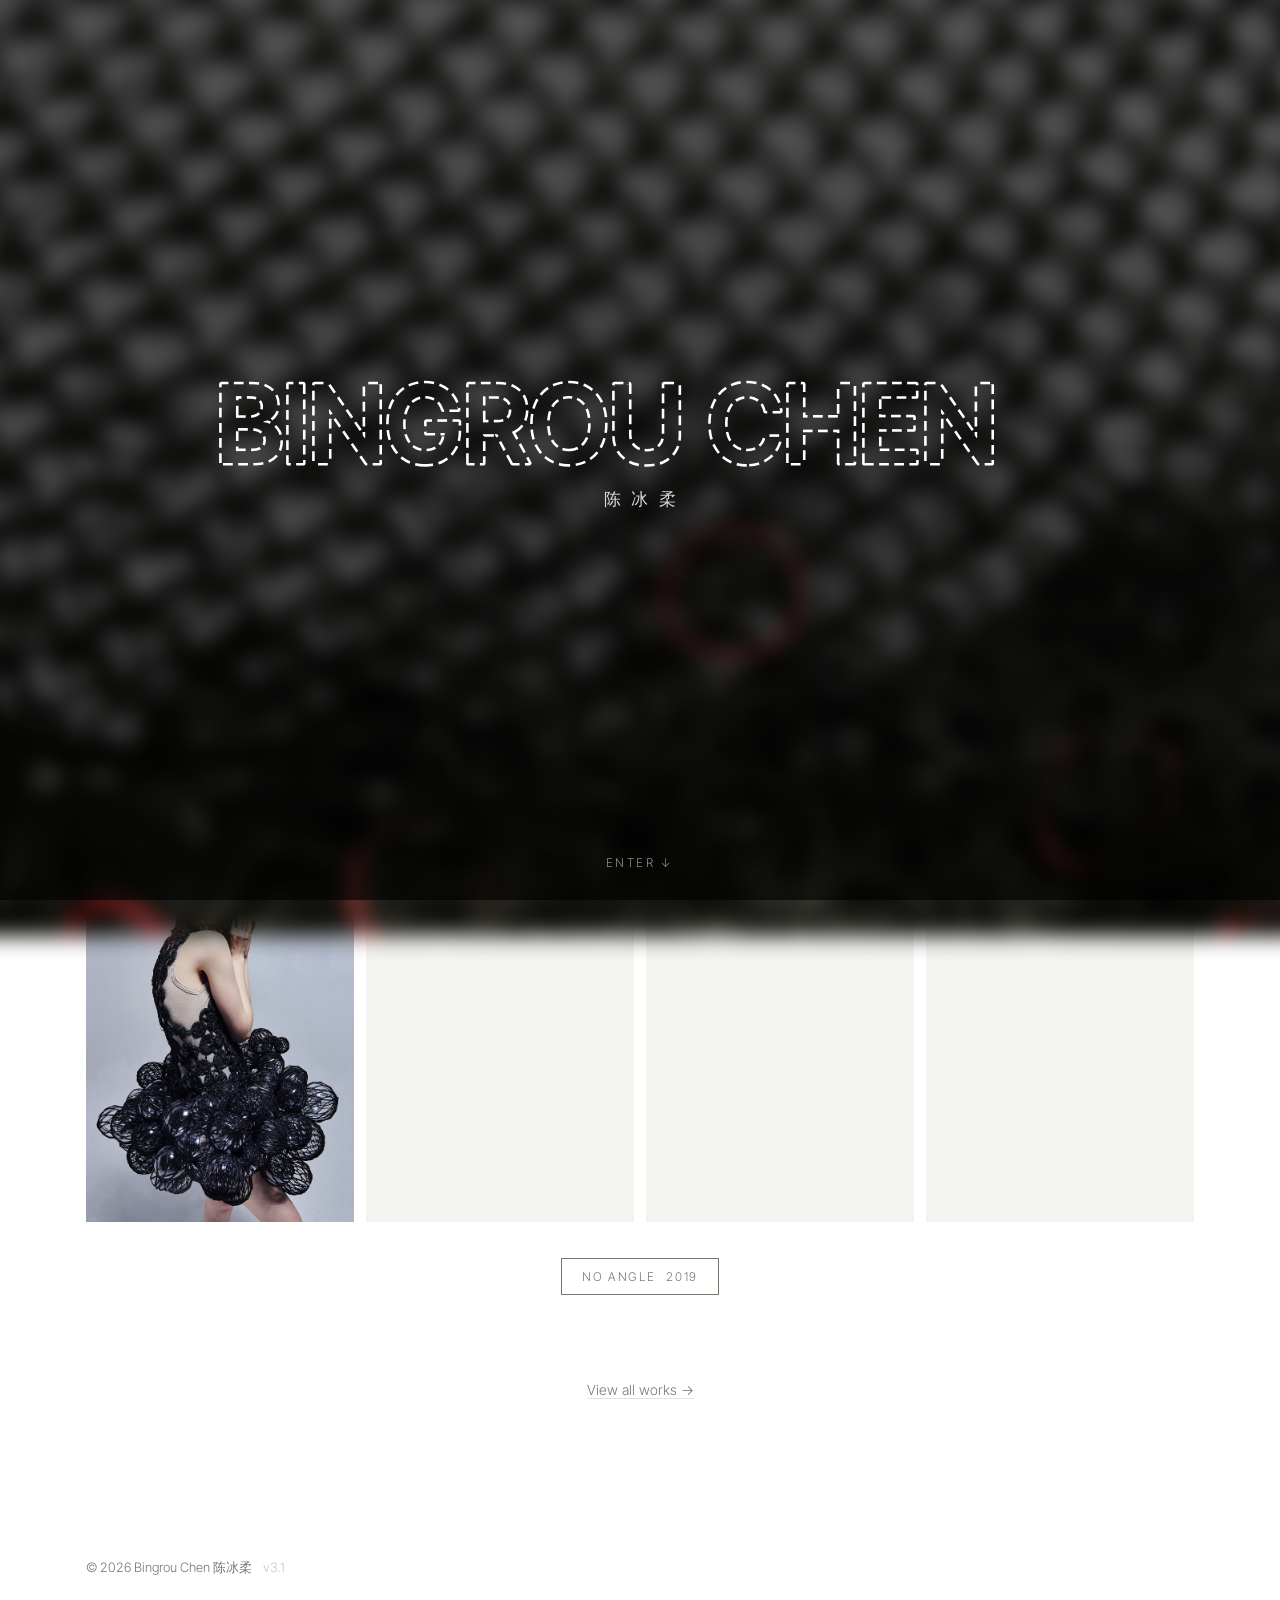
==== index.html @ d75faae8 "Lay out Look photos in rows by count and orientation, uncropped (v3.1) Co-Authored-By: Claude Opus 5" ====
<!doctype html>
<html lang="en" translate="no">
<head>
<meta charset="utf-8">
<meta name="google" content="notranslate">
<meta name="viewport" content="width=device-width, initial-scale=1">
<title>Bingrou Chen 陈冰柔</title>
<meta name="description" content="Bingrou Chen 陈冰柔 — Designer and PhD student exploring new possibilities in fashion and textiles.">
<link rel="preconnect" href="https://fonts.googleapis.com">
<link rel="preconnect" href="https://fonts.gstatic.com" crossorigin>
<link href="https://fonts.googleapis.com/css2?family=Inter+Tight:wght@300;400;600&display=swap" rel="stylesheet">
<link rel="preload" as="image" href="images/splash.jpg">
<link rel="stylesheet" href="assets/css/style.css?v=20261102a">
</head>
<body data-page="home">
<header id="site-header"></header>
<main class="wrap" id="app"></main>
<footer id="site-footer"></footer>
<script src="assets/js/main.js?v=20261102a"></script>
</body>
</html>
---- assets/css/style.css ----
/* ============================================================
   视觉风格 / Visual style
   改颜色、字体、间距，只需改下面 :root 里的数值。
   To change colours, fonts or spacing, edit the values in :root below.
   ============================================================ */
:root {
  /* ★ 全站主色：所有文字、虚线字、横线、按钮、箭头都用这一个颜色，改这里就全部一起变
     ★ Site colour: all text, stitched letters, bars, buttons and arrows use this one colour */
  --ink: #77776f;
  --bg: #ffffff;          /* 背景 / background */
  --text: var(--ink);     /* 文字 / text */
  --muted: var(--ink);    /* 次要文字 / secondary text */
  --stitch: var(--ink);   /* 虚线字 / stitched letters */
  --line: #e4e4df;        /* 细分隔线 / hairlines */
  --bar: 1px;             /* 导航下横线粗细 / thickness of the menu bars */
  --ph: #f3f3f0;          /* 图片占位 / image placeholder */
  --font: "Inter Tight", "Helvetica Neue", Helvetica, Arial, "PingFang SC", "Hiragino Sans GB", "Microsoft YaHei", "Noto Sans SC", sans-serif;
  --max: 1280px;          /* 内容最大宽度 / max content width */
  --gutter: clamp(16px, 4vw, 48px);
  --inset: clamp(0px, 3vw, 48px);  /* 全站内容的统一边线 / shared content edge for every page */
}

* { box-sizing: border-box; margin: 0; padding: 0; }
html { -webkit-text-size-adjust: 100%; }
body {
  background: var(--bg); color: var(--text);
  font-family: var(--font); font-weight: 300; font-size: 16px; line-height: 1.6;
  -webkit-font-smoothing: antialiased;
}
a { color: inherit; text-decoration: none; }
button { font: inherit; color: inherit; background: none; border: 0; cursor: pointer; }
img { display: block; width: 100%; height: 100%; object-fit: cover; }
h1, h2, h3 { font-weight: 400; line-height: 1.15; letter-spacing: -0.01em; }

.wrap { max-width: var(--max); margin: 0 auto; padding: 0 var(--gutter); }

/* ---------- 页头 / Header ---------- */
#site-header { position: relative; max-width: var(--max); margin: 0 auto; padding: 0 var(--gutter); }
.header-inner {
  /* 名字高度 = 导航字 + 间距 + 横线，三者上下对齐
     Name height = menu letters + gap + line, so tops and bottoms line up */
  --name-h: clamp(30px, 3.4vw, 46px); --nav-gap: clamp(7px, .8vw, 11px);
  display: flex; justify-content: space-between; align-items: flex-start; flex-wrap: nowrap; gap: 20px 24px;
  padding: clamp(56px, 8vw, 108px) var(--inset) clamp(36px, 4.5vw, 56px);
}
/* 虚线字：改 --stitch 颜色、--dash 虚线长短 / dashed letters: colour and dash length */
.stitch { display: block; overflow: visible; height: var(--h); width: auto; flex-shrink: 0; }
.stitch text {
  font-family: var(--font); font-size: 100px; font-weight: 600; letter-spacing: 0;
  /* 先画虚线、再用背景色填充字的内部，盖住字形内部多余的线
     Stroke first, then fill the inside with the background colour to hide stray inner lines */
  fill: var(--bg); stroke: var(--stitch); stroke-width: 4.8; paint-order: stroke fill;
  stroke-dasharray: var(--dash, 9 5); stroke-linejoin: round; transition: stroke .2s;
}
.brand { display: block; flex-shrink: 0; --h: var(--name-h); }
.nav { display: flex; gap: clamp(8px, 1vw, 12px); --h: calc(var(--name-h) - var(--nav-gap) - var(--bar)); }
.nav a { display: flex; flex-direction: column; gap: var(--nav-gap); }
.bar { display: block; height: var(--bar); background: var(--ink); opacity: .35; transition: opacity .2s; }
.nav a:hover .stitch text, .brand:hover .stitch text { stroke: var(--text); }
.nav a:hover .bar { opacity: .7; }
.nav a.active .stitch text { stroke: var(--text); }
.nav a.active .bar { opacity: 1; }
.sr { position: absolute; width: 1px; height: 1px; overflow: hidden; clip: rect(0 0 0 0); white-space: nowrap; }
.lang { position: absolute; top: 24px; right: var(--gutter); display: flex; gap: 6px; color: var(--line); font-size: 12px; }
.lang button { color: var(--ink); font-size: 12px; opacity: .45; }
.lang button.on { opacity: 1; }
.lang button.on { color: var(--text); }

main.wrap { min-height: 70vh; padding: 0 calc(var(--gutter) + var(--inset)) clamp(72px, 10vw, 140px); }

/* ---------- 首页 / Home ---------- */
.hero { padding: clamp(48px, 10vw, 140px) 0 clamp(32px, 6vw, 72px); max-width: 900px; }
.hero h1 { font-size: clamp(40px, 7vw, 92px); font-weight: 300; letter-spacing: -0.03em; }
.lead { margin-top: 20px; font-size: clamp(17px, 2vw, 22px); color: var(--text); max-width: 640px; line-height: 1.5; }
.lead.small { font-size: 17px; }
.hero-img { display: block; }
.caption { display: block; margin-top: 10px; font-size: 13px; color: var(--muted); }

.section { margin-top: clamp(64px, 9vw, 120px); }
.section-head { display: flex; justify-content: space-between; align-items: baseline; border-top: 1px solid var(--line); padding-top: 16px; margin-bottom: 32px; }
.section-head h2 { font-size: 14px; letter-spacing: .04em; text-transform: uppercase; }
.section-head a { font-size: 14px; color: var(--muted); }
.section-head a:hover { color: var(--text); }

/* ---------- 首页展示 / Home showcase ---------- */
.tagline { text-align: center; color: var(--muted); font-size: 14px; padding: 8px 0 clamp(16px, 3vw, 28px); }
.showcase { padding: clamp(20px, 3vw, 36px) 0 clamp(40px, 6vw, 72px); text-align: center; }
.showcase + .showcase { border-top: 1px solid var(--line); }
.slider { position: relative; }
.track {
  display: grid; grid-auto-flow: column;
  grid-auto-columns: calc((100% - 3 * var(--gap)) / 4);   /* 一屏 4 张 / 4 images per view */
  --gap: clamp(8px, 1vw, 14px); gap: var(--gap);
  overflow-x: auto; scroll-snap-type: x mandatory; scrollbar-width: none;
}
.track::-webkit-scrollbar { display: none; }
.slide { scroll-snap-align: start; display: block; }
.slide .ph { aspect-ratio: 2 / 3; }
.arrow {
  position: absolute; top: 50%; transform: translateY(-50%); width: 40px; height: 64px; transition: opacity .2s;
}
.arrow::before { content: ""; position: absolute; inset: 0; margin: auto; width: 24px; height: 24px; border: solid var(--ink); border-width: 1px 1px 0 0; }
.arrow.prev { left: clamp(-52px, -3.6vw, -8px); } .arrow.prev::before { transform: translateX(6px) rotate(-135deg); }
.arrow.next-btn { right: clamp(-52px, -3.6vw, -8px); } .arrow.next-btn::before { transform: translateX(-6px) rotate(45deg); }
.arrow:disabled { opacity: 0; pointer-events: none; }
.showcase-link { margin-top: clamp(24px, 3vw, 36px); }
.showcase-link span { color: var(--muted); margin-left: 6px; }
.btn:hover span { color: inherit; }
.all-link { text-align: center; padding-top: 12px; font-size: 14px; }
.all-link a { color: var(--muted); border-bottom: 1px solid var(--line); }
.all-link a:hover { color: var(--text); }

.feature { text-align: center; padding: clamp(40px, 6vw, 72px) 0 0; max-width: 760px; margin: 0 auto; }
.btn { display: inline-block; border: 1px solid var(--text); padding: 8px 20px; font-size: 12px; letter-spacing: .14em; text-transform: uppercase; transition: background .2s, color .2s; }
.btn:hover { background: var(--text); color: var(--bg); }
.feature h2 { margin-top: clamp(36px, 5vw, 56px); font-size: clamp(22px, 3vw, 30px); letter-spacing: .06em; }
.feature-meta { margin-top: 8px; font-size: 13px; color: var(--muted); }
.prose.center { margin: 20px auto 0; font-size: 16px; color: var(--text); }

/* ---------- 开屏动画 / Animated intro ----------
   --sew-time：缝出名字用的时间 / how long the name takes to be sewn */
.splash {
  --sew-time: 1.8s;
  --sew-delay: 0s; --dim-delay: 0s; --dim-time: 1.5s; --dim: .6; --blur: 10px;   /* 有视频时由 data.js 的 sewDelay 设置 / set from sewDelay in data.js when there's a video */
  position: fixed; inset: 0; z-index: 100; background: var(--bg);
  display: flex; align-items: center; justify-content: center; cursor: pointer;
  transition: opacity 1s ease, visibility 1s;
}
.splash img, .splash video { position: absolute; inset: 0; width: 100%; height: 100%; object-fit: cover; }
.splash.has-media { background: #000; --bg: #000; --stitch: #fff; }
/* 照片：先清晰，再慢慢模糊；黑色叠层同时慢慢加深
   Photo: starts sharp, then slowly blurs while a black layer slowly deepens */
.splash.has-media img, .splash.has-media video { transform: scale(1.02); }
.splash.play.has-media img, .splash.play.has-media video { animation: soften var(--dim-time) ease-out var(--dim-delay) forwards; }
.splash.has-media::after {
  content: ""; position: absolute; inset: 0; pointer-events: none; opacity: 0;
  background: radial-gradient(ellipse 70% 55% at 50% 50%, rgba(0,0,0,calc(var(--dim) + .1)) 0%, rgba(0,0,0,var(--dim)) 100%);
}
.splash.play.has-media::after { animation: dim var(--dim-time) ease-out var(--dim-delay) forwards; }
@keyframes soften { to { filter: blur(var(--blur)); transform: scale(1.08); } }
@keyframes dim { to { opacity: 1; } }
.splash-name, .splash-skip { z-index: 1; }
.splash-name { position: relative; display: flex; flex-direction: column; align-items: center; gap: clamp(14px, 2vw, 22px); }
.sew { position: relative; --h: clamp(30px, 6vw, 84px); }
.splash .stitch text { fill: none; stroke-width: 4.8; }
.splash .stitch text.cut { fill: #000; stroke: none; animation: none !important; }

/* 遮罩从左往右展开 / the reveal grows from left to right */
.sew-reveal { transform-box: fill-box; transform-origin: left center; transform: scaleX(0); }
.splash.play .sew-reveal { animation: sew var(--sew-time) cubic-bezier(.55,.1,.35,1) var(--sew-delay) forwards; }
/* 针：跟着缝线走的一条细线 / needle: a thin line that travels with the stitching */
.needle { position: absolute; top: -18%; bottom: -18%; left: 0; width: 1px; background: var(--stitch); opacity: 0; }
.splash.play .needle { animation: needle var(--sew-time) cubic-bezier(.55,.1,.35,1) var(--sew-delay) forwards; }
/* 虚线轻轻流动，像线在走 / the dashes drift gently, like thread running */
.splash.play .stitch text { animation: run 1.2s linear infinite; }
.splash-sub { color: var(--stitch); font-size: clamp(13px, 1.5vw, 17px); letter-spacing: .6em; margin-right: -.6em; opacity: 0; }
.splash.play .splash-sub { animation: fadeUp .9s ease calc(var(--sew-delay) + var(--sew-time) - .2s) forwards; }
.splash-skip { position: absolute; bottom: 28px; left: 0; right: 0; margin: auto; width: max-content; color: var(--stitch); opacity: .55; font-size: 12px; letter-spacing: .2em; text-transform: uppercase; }
.splash.has-media .splash-sub, .splash.has-media .splash-skip { color: #fff; }
.splash.out { opacity: 0; visibility: hidden; }
body.no-scroll { overflow: hidden; }
@keyframes sew { to { transform: scaleX(1); } }
@keyframes needle { 0% { left: 0; opacity: 0; } 8% { opacity: .8; } 85% { opacity: .8; } 100% { left: 100%; opacity: 0; } }
@keyframes run { to { stroke-dashoffset: -14; } }
@keyframes fadeUp { from { opacity: 0; transform: translateY(6px); } to { opacity: .85; transform: none; } }
@media (prefers-reduced-motion: reduce) {
  .splash.play .sew-reveal, .splash.play .needle, .splash.play .stitch text, .splash.play .splash-sub { animation: none; }
  .splash.play.has-media img, .splash.play.has-media video { animation: none; filter: blur(var(--blur)); }
  .splash.play.has-media::after { animation: none; opacity: 1; }
  .sew-reveal { transform: none; } .splash-sub { opacity: .85; }
}

/* ---------- 网格与卡片 / Grid & cards ---------- */
.grid { display: grid; grid-template-columns: repeat(2, 1fr); gap: clamp(32px, 4vw, 56px) clamp(20px, 3vw, 40px); }
.card { display: block; }
.card .ph img { transition: transform .6s ease; }
.card:hover .ph img { transform: scale(1.02); }
.card-meta { display: flex; justify-content: space-between; align-items: baseline; gap: 12px; margin-top: 14px; }
.card-meta h3 { font-size: 17px; }
.card-meta span, .card-sub { font-size: 13px; color: var(--muted); }

/* ---------- 图片占位 / Image placeholders ---------- */
.ph { position: relative; overflow: hidden; background: var(--ph); }
.ph.ratio-45 { aspect-ratio: 4 / 5; }
.ph.ratio-wide { aspect-ratio: 16 / 9; }
.ph.ratio-sq { aspect-ratio: 1 / 1; }
.gallery .ph { aspect-ratio: 4 / 5; }
.ph img { position: absolute; inset: 0; }
.ph-label { display: none; }
.ph.missing .ph-label {
  display: flex; position: absolute; inset: 0; align-items: center; justify-content: center;
  font-size: 12px; color: var(--ink); opacity: .5; letter-spacing: .02em; padding: 12px; text-align: center;
}

/* ---------- 页面标题与筛选 / Page head & filters ---------- */
.page-head { padding: clamp(8px, 2vw, 28px) 0 clamp(28px, 4vw, 48px); }
.page-head h1 { font-size: clamp(36px, 5vw, 64px); font-weight: 300; letter-spacing: -0.02em; }
.page-head .lead { margin-top: 16px; }
.filters { display: flex; flex-wrap: wrap; gap: 8px 22px; margin-top: 28px; font-size: 14px; }
.filters a, .filters button { color: var(--ink); opacity: .55; padding: 2px 0; border-bottom: 1px solid transparent; }
.filters a:hover, .filters button:hover { color: var(--text); }
.filters a.on, .filters button.on { opacity: 1; color: var(--text); border-bottom-color: var(--text); }
.count { margin-top: 20px; font-size: 13px; color: var(--muted); }

/* ---------- 项目详情 / Project ---------- */
.back { display: inline-block; margin-top: 32px; font-size: 14px; color: var(--muted); }
.back:hover { color: var(--text); }
.project-head { padding: clamp(28px, 5vw, 64px) 0 clamp(24px, 4vw, 40px); }
.project-head h1 { font-size: clamp(36px, 6vw, 76px); font-weight: 300; letter-spacing: -0.02em; }
.alt-title { margin-top: 8px; color: var(--muted); font-size: 18px; }
.project-body { display: grid; grid-template-columns: 1fr 2fr; gap: clamp(24px, 5vw, 80px); margin: clamp(32px, 5vw, 64px) 0; }
.facts div { border-top: 1px solid var(--line); padding: 12px 0; display: grid; grid-template-columns: 96px 1fr; gap: 12px; font-size: 14px; }
.facts dt { color: var(--muted); }
.facts .tags { display: flex; flex-wrap: wrap; gap: 6px 14px; font-size: 13px; color: var(--muted); border-bottom: 1px solid var(--line); }
.facts .tags a:hover { color: var(--text); }
.prose p + p { margin-top: 1.1em; }
.prose { font-size: 17px; line-height: 1.75; max-width: 680px; }
.prose.big { font-size: clamp(18px, 2vw, 22px); line-height: 1.6; }
.gallery { display: grid; grid-template-columns: repeat(2, 1fr); gap: clamp(12px, 2vw, 24px); }
.video { position: relative; aspect-ratio: 16 / 9; margin-bottom: clamp(12px, 2vw, 24px); background: var(--ph); }
.video iframe { position: absolute; inset: 0; width: 100%; height: 100%; border: 0; }
.next { display: flex; flex-direction: column; gap: 6px; margin-top: clamp(64px, 9vw, 120px); padding-top: 20px; border-top: 1px solid var(--line); }
.next span { font-size: 13px; color: var(--muted); }
.next strong { font-weight: 300; font-size: clamp(24px, 3vw, 36px); }
.empty { padding: 96px 0; }
.empty a { border-bottom: 1px solid; }

/* ---------- 材料库 / Material library ---------- */
.materials { display: grid; gap: 0; border-top: 1px solid var(--line); }
.material { display: grid; grid-template-columns: minmax(160px, 280px) 1fr; gap: clamp(20px, 4vw, 56px); padding: 32px 0; border-bottom: 1px solid var(--line); }
.material-head { display: flex; gap: 10px; align-items: center; font-size: 12px; color: var(--muted); letter-spacing: .04em; }
.badge { border: 1px solid var(--line); padding: 1px 8px; border-radius: 20px; }
.material h3 { font-size: 24px; margin-top: 8px; }
.mfields { display: grid; grid-template-columns: repeat(2, 1fr); gap: 0 32px; margin-top: 20px; }
.mfields div { border-top: 1px solid var(--line); padding: 10px 0; font-size: 14px; }
.mfields dt { font-size: 12px; color: var(--muted); }

/* ---------- 关于 / About ---------- */
.about { display: grid; grid-template-columns: 3fr 2fr; gap: clamp(32px, 6vw, 96px); }
.cv + .cv { margin-top: 40px; }
.cv h2 { font-size: 13px; letter-spacing: .04em; text-transform: uppercase; color: var(--muted); padding-bottom: 10px; border-bottom: 1px solid var(--line); }
.cv ul { list-style: none; }
.cv li { display: grid; grid-template-columns: 80px 1fr; gap: 12px; padding: 10px 0; border-bottom: 1px solid var(--line); font-size: 14px; }
.cv li span:first-child { color: var(--muted); }
.contact { padding-top: 12px; font-size: 15px; }
.contact a { border-bottom: 1px solid var(--line); }

/* ---------- 页脚 / Footer ---------- */
#site-footer {
  max-width: var(--max); margin: 0 auto; padding: 28px calc(var(--gutter) + var(--inset)) 40px;
  display: flex; justify-content: space-between; flex-wrap: wrap; gap: 12px;
  font-size: 13px; color: var(--muted);
}
#site-footer .links { display: flex; gap: 20px; }
#site-footer a:hover { color: var(--text); }

/* ---------- 平板 / Tablet ---------- */
@media (max-width: 1024px) and (min-width: 721px) {
  .header-inner { flex-direction: column; align-items: flex-start; }
  .track { grid-auto-columns: calc((100% - 2 * var(--gap)) / 2.5); }
}

/* ---------- 手机 / Mobile ---------- */
@media (max-width: 720px) {
  .header-inner { padding: 64px 0 32px; flex-direction: column; align-items: flex-start; gap: 22px; }
  .brand { --h: 28px; }
  .nav { --h: 17px; }
  .header-inner { --name-h: 28px; }
  .lang { top: 16px; }
  .track { grid-auto-columns: 78%; }
  :root { --inset: 0px; }
  .arrow { display: none; }
  .grid, .gallery { grid-template-columns: 1fr; }
  .project-body, .about { grid-template-columns: 1fr; }
  .material { grid-template-columns: 1fr; }
  .mfields { grid-template-columns: 1fr; }
}

.ver { font-style: normal; opacity: .4; margin-left: 8px; }  /* 版本号 / version number */

/* ---------- WORKS 下拉菜单 / WORKS dropdown ---------- */
#site-header { z-index: 30; }
.nav-item { position: relative; display: flex; }
.menu {
  position: absolute; top: 100%; left: 0; z-index: 40; padding-top: 14px; min-width: 100%; width: max-content; max-width: 320px;
  opacity: 0; visibility: hidden; transform: translateY(-6px); transition: opacity .25s ease, transform .25s ease, visibility .25s;
}
.has-menu:hover .menu, .has-menu:focus-within .menu { opacity: 1; visibility: visible; transform: none; }
/* 没有边框：白色底，边缘柔和地淡出，文字和 WORKS 左对齐
   No border: a white panel with soft edges, text aligned with WORKS */
.menu > ul {
  background: var(--bg); padding: 10px 18px 16px; margin-left: -18px;
  box-shadow: 0 18px 36px -18px rgba(40, 40, 30, .14); border-radius: 2px;
}
.menu li { list-style: none; }
.menu-head { display: block; padding: 7px 0; font-size: 12px; letter-spacing: .14em; text-transform: uppercase; color: var(--ink); opacity: .6; transition: opacity .2s; }
.menu-head:hover { opacity: 1; }
/* 系列列表左侧是一条虚线，呼应缝线 / a dashed line beside the series, echoing the stitching */
.menu-sub { margin: 2px 0 8px 2px; padding-left: 14px; border-left: 1px dashed var(--ink); }
.menu-sub a { display: block; padding: 4px 0; font-size: 14px; color: var(--ink); opacity: .75; transition: opacity .2s; }
.menu-sub a:hover { opacity: 1; }
@media (max-width: 720px) { .menu { display: none; } }

/* ---------- 项目页：封面在取景框里从上往下慢慢滑动 / Project cover slowly pans from top to bottom ----------
   --pan-time：滑动一次用几秒 / seconds for one pass */
.ph.pan { --pan-time: 14s; }
.ph.pan img { object-position: 50% 0%; animation: pan var(--pan-time) ease-in-out .6s infinite alternate; }
@keyframes pan { to { object-position: 50% 100%; } }
@media (prefers-reduced-motion: reduce) { .ph.pan img { animation: none; object-position: 50% 30%; } }

/* ---------- Looks ---------- */
.looks { margin: clamp(48px, 7vw, 96px) 0 clamp(40px, 6vw, 80px); }
.look + .look { margin-top: clamp(40px, 6vw, 72px); }
.look-name { font-size: 12px; letter-spacing: .16em; text-transform: uppercase; color: var(--ink); padding-bottom: 12px; margin-bottom: clamp(14px, 2vw, 20px); border-bottom: 1px dashed var(--ink); }
.look-grid { display: grid; grid-template-columns: repeat(3, 1fr); gap: clamp(10px, 1.6vw, 20px); }
.look-grid .ph { aspect-ratio: 3 / 4; }
.zoomable:not(.missing) { cursor: zoom-in; }
.zoomable img { transition: transform .6s ease; }
.look-grid .zoomable:hover img, .gallery .zoomable:hover img { transform: scale(1.02); }

/* ---------- 大图查看 / Lightbox ---------- */
.lightbox { position: fixed; inset: 0; z-index: 200; background: rgba(255,255,255,.97); display: flex; align-items: center; justify-content: center; padding: clamp(16px, 4vw, 56px); cursor: zoom-out; animation: lbIn .3s ease; }
.lightbox img { position: static; width: auto; height: auto; max-width: 100%; max-height: 100%; object-fit: contain; cursor: default; }
.lb-close { position: absolute; top: 14px; right: 20px; font-size: 30px; line-height: 1; color: var(--ink); }
.lb-prev, .lb-next { position: absolute; top: 50%; width: 48px; height: 72px; transform: translateY(-50%); }
.lb-prev { left: 8px; } .lb-next { right: 8px; }
.lb-prev::before, .lb-next::before { content: ""; position: absolute; inset: 0; margin: auto; width: 20px; height: 20px; border: solid var(--ink); border-width: 1px 1px 0 0; pointer-events: none; }
.lb-prev::before { transform: translateX(5px) rotate(-135deg); } .lb-next::before { transform: translateX(-5px) rotate(45deg); }
@keyframes lbIn { from { opacity: 0; } }
@media (max-width: 720px) { .look-grid { grid-template-columns: repeat(2, 1fr); } }

/* ---------- 项目介绍：两端对齐，字体字号与左边信息栏一致
   Project description: justified, same font and size as the facts column ---------- */
.project-body .prose {
  font-size: 14px; line-height: 1.85; max-width: none;
  text-align: justify; text-justify: inter-character;
  hyphens: auto; -webkit-hyphens: auto;   /* 英文自动断词，避免词间空隙过大 / hyphenate English to avoid wide gaps */
}
.project-body .prose p { margin: 0; padding-top: 12px; }
.project-body .prose p + p { margin-top: .9em; }

/* ---------- 项目页统一网格：介绍区和下面的图片窗口用同一套三列和间距
   One shared grid on project pages: the description and the image windows below
   use the same three columns and gap, so their edges line up ---------- */
.project { --col-gap: clamp(12px, 1.6vw, 20px); }
.project .look-grid, .project .gallery { gap: var(--col-gap); }
.project-body { grid-template-columns: repeat(3, 1fr); column-gap: var(--col-gap); row-gap: 24px; }
.project-body .facts { grid-column: 1; }
.project-body .prose { grid-column: 2 / span 2; border-top: 1px solid var(--line); }
.project-body .prose p:last-child { padding-bottom: 12px; }
@media (max-width: 720px) {
  .project-body { grid-template-columns: 1fr; }
  .project-body .facts, .project-body .prose { grid-column: 1; }
}
.project-body .prose p:first-child { padding-top: 10px; }   /* 第一行与左边“2019”同一基线 / first line on the same baseline as “2019” */

/* ---------- 关于页：四个分区，和作品页一样用三列网格
   About page: four parts on the same three-column grid as project pages ---------- */
.about-part { --col-gap: clamp(12px, 1.6vw, 20px); display: grid; grid-template-columns: repeat(3, 1fr); column-gap: var(--col-gap);
  padding: clamp(28px, 4vw, 44px) 0; border-top: 1px dashed var(--ink); scroll-margin-top: 24px; }
.about-part:last-child { border-bottom: 1px dashed var(--ink); }
.part-name { grid-column: 1; font-size: 12px; letter-spacing: .16em; text-transform: uppercase; color: var(--ink); padding-top: 3px; }
.part-body { grid-column: 2 / span 2; font-size: 14px; }
.about-bio { font-size: 16px; line-height: 1.8; max-width: none; text-align: justify; hyphens: auto; -webkit-hyphens: auto; }
.sub-name { margin-top: 32px; font-size: 11px; letter-spacing: .14em; text-transform: uppercase; opacity: .6; padding-bottom: 8px; }
.cv-list { list-style: none; border-top: 1px solid var(--line); }
.cv-list li { display: grid; grid-template-columns: 110px 1fr; gap: 12px; padding: 11px 0; border-bottom: 1px solid var(--line); line-height: 1.6; }
.cv-list li span:first-child { opacity: .6; }
.contact-list a { border-bottom: 1px solid var(--line); justify-self: start; }
.contact-list a:hover { border-bottom-color: var(--ink); }
.soon { opacity: .55; padding-top: 2px; }
.menu-right { left: auto; right: 0; }
.menu-right > ul { margin-left: 0; margin-right: -18px; }
@media (max-width: 720px) {
  .about-part { grid-template-columns: 1fr; row-gap: 16px; }
  .part-name, .part-body { grid-column: 1; }
}

/* ---------- Looks：按横竖构图自动分行 / rows laid out by photo orientation ---------- */
.look-row { display: flex; gap: var(--col-gap); margin: 0 auto; }
.look-row + .look-row { margin-top: var(--col-gap); }
.look-row .ph { min-width: 0; }
.look-row .zoomable:hover img { transform: scale(1.02); }
@media (max-width: 720px) {
  .look-row { flex-direction: column; max-width: none !important; }
  .look-row .ph { flex: none !important; width: 100%; }
}
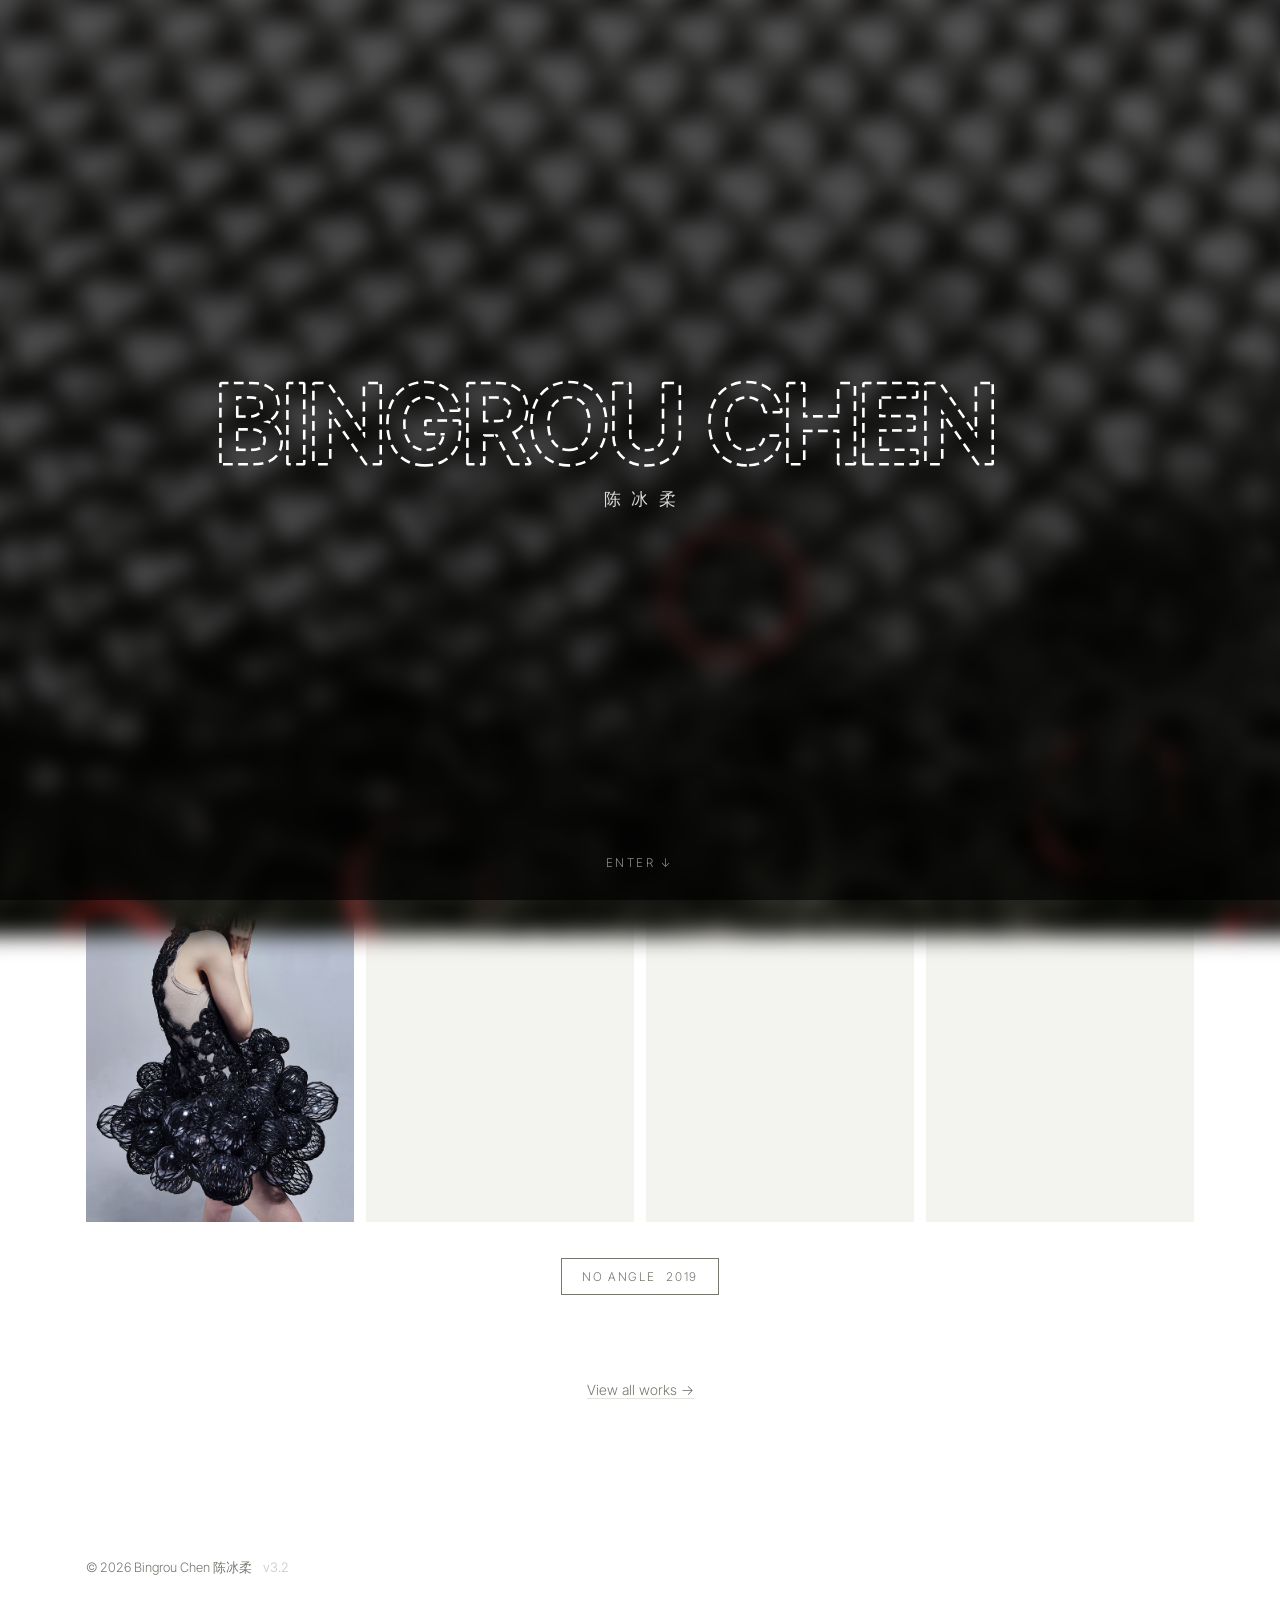
==== commit 2dfbfd8a: "Let Looks sit side by side; pair Look 1+2 and Look 3+4 (v3.2) Co-Authored-By: Claude Opus 5.5 <norep" ====
--- a/index.html
+++ b/index.html
@@ -10,12 +10,12 @@
 <link rel="preconnect" href="https://fonts.gstatic.com" crossorigin>
 <link href="https://fonts.googleapis.com/css2?family=Inter+Tight:wght@300;400;600&display=swap" rel="stylesheet">
 <link rel="preload" as="image" href="images/splash.jpg">
-<link rel="stylesheet" href="assets/css/style.css?v=20261102a">
+<link rel="stylesheet" href="assets/css/style.css?v=20261102b">
 </head>
 <body data-page="home">
 <header id="site-header"></header>
 <main class="wrap" id="app"></main>
 <footer id="site-footer"></footer>
-<script src="assets/js/main.js?v=20261102a"></script>
+<script src="assets/js/main.js?v=20261102b"></script>
 </body>
 </html>
--- a/assets/css/style.css
+++ b/assets/css/style.css
@@ -385,3 +385,13 @@
   .look-row { flex-direction: column; max-width: none !important; }
   .look-row .ph { flex: none !important; width: 100%; }
 }
+
+/* ---------- 两个 Look 并排 / two looks side by side ---------- */
+.look-line { display: flex; gap: var(--col-gap); align-items: flex-start; }
+.look-line + .look, .look + .look-line, .look-line + .look-line { margin-top: clamp(40px, 6vw, 72px); }
+.look-line .look { min-width: 0; }
+.look-line .look + .look { margin-top: 0; }
+@media (max-width: 720px) {
+  .look-line { flex-direction: column; gap: clamp(40px, 8vw, 56px); }
+  .look-line .look { flex: none !important; width: 100%; }
+}
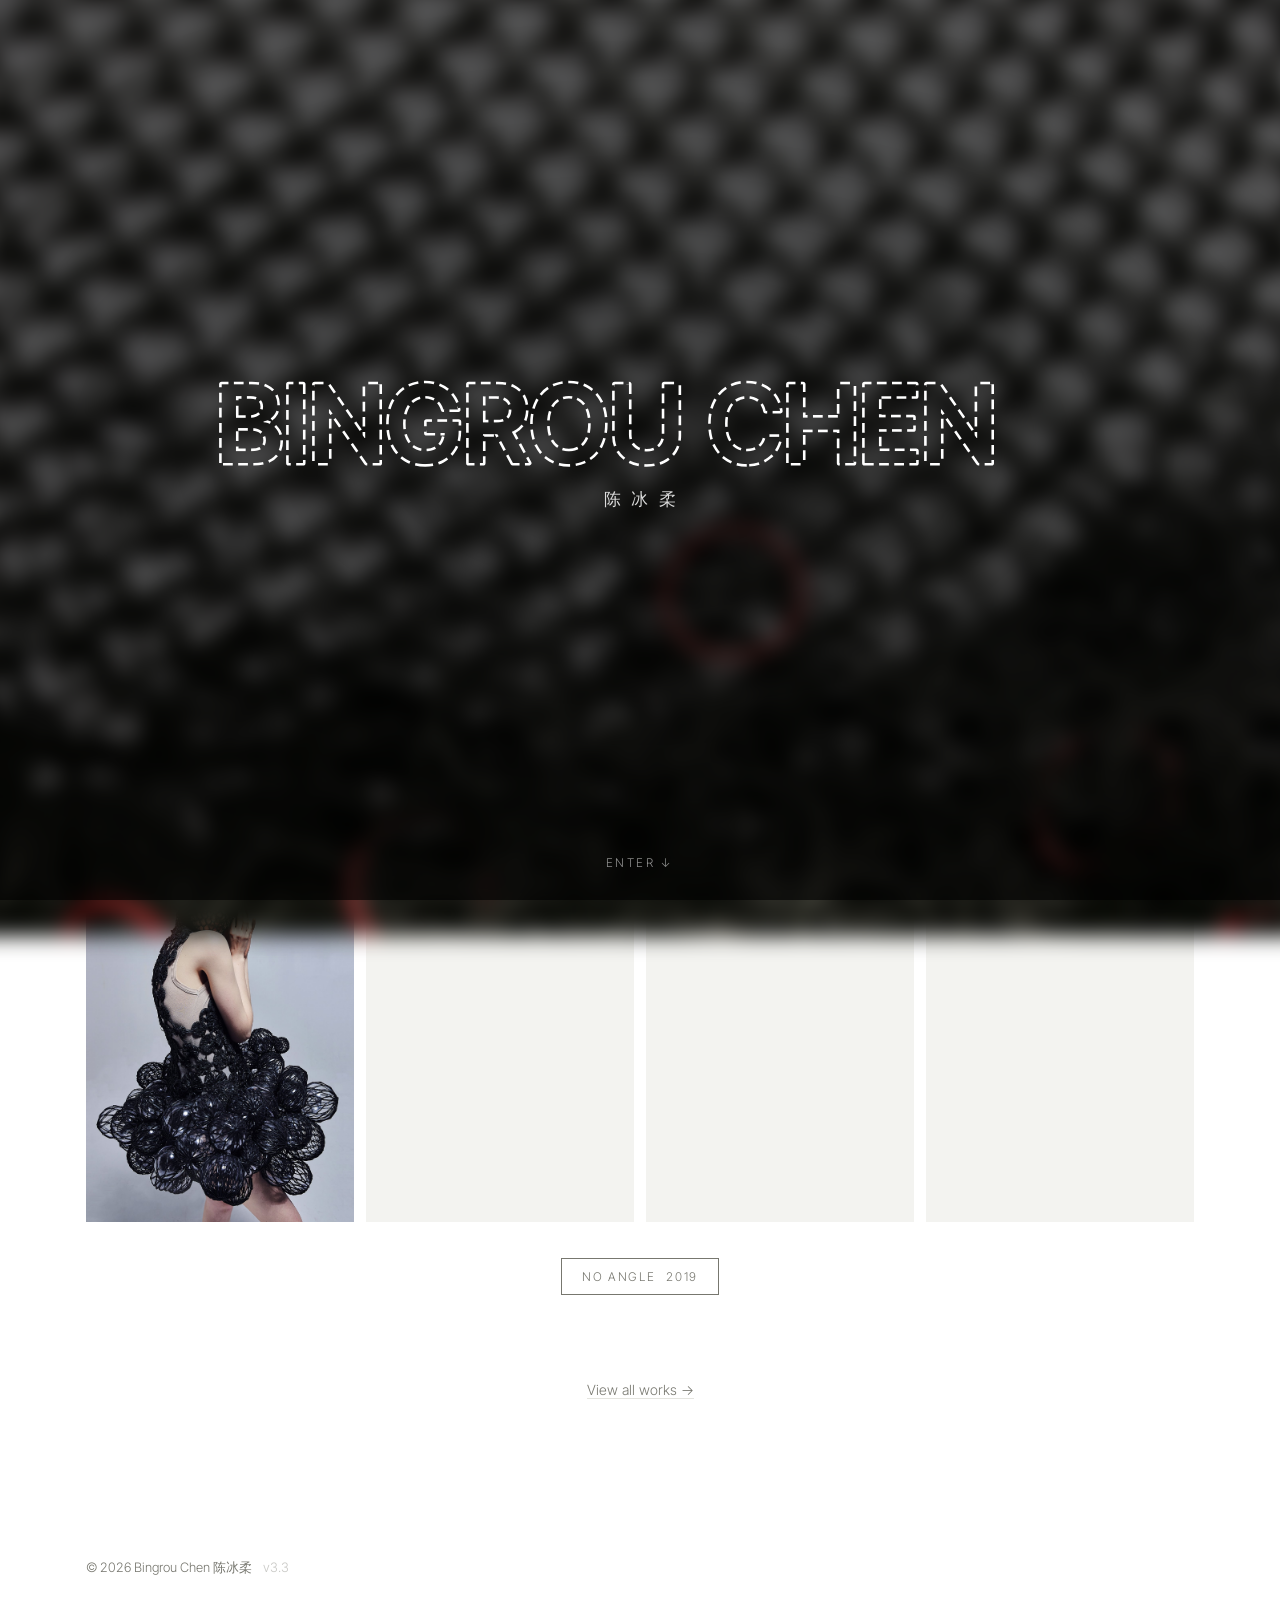
==== commit 66740809: "Add a creative process section with a sliding, hover-to-enlarge photo strip (v3.3) Co-Authored-By: C" ====
--- a/index.html
+++ b/index.html
@@ -10,12 +10,12 @@
 <link rel="preconnect" href="https://fonts.gstatic.com" crossorigin>
 <link href="https://fonts.googleapis.com/css2?family=Inter+Tight:wght@300;400;600&display=swap" rel="stylesheet">
 <link rel="preload" as="image" href="images/splash.jpg">
-<link rel="stylesheet" href="assets/css/style.css?v=20261102b">
+<link rel="stylesheet" href="assets/css/style.css?v=20261102c">
 </head>
 <body data-page="home">
 <header id="site-header"></header>
 <main class="wrap" id="app"></main>
 <footer id="site-footer"></footer>
-<script src="assets/js/main.js?v=20261102b"></script>
+<script src="assets/js/main.js?v=20261102c"></script>
 </body>
 </html>
--- a/assets/css/style.css
+++ b/assets/css/style.css
@@ -395,3 +395,30 @@
   .look-line { flex-direction: column; gap: clamp(40px, 8vw, 56px); }
   .look-line .look { flex: none !important; width: 100%; }
 }
+
+/* ---------- 创作过程 / Creative process ----------
+   --strip-h：照片条的高度 / height of the photo strip */
+.process { --strip-h: clamp(300px, 34vw, 440px); margin: clamp(56px, 8vw, 104px) 0 clamp(40px, 6vw, 80px); }
+.process-text { display: grid; grid-template-columns: repeat(3, 1fr); column-gap: var(--col-gap); margin-bottom: clamp(20px, 3vw, 32px); }
+.process-text .prose { grid-column: 2 / span 2; font-size: 14px; line-height: 1.85; max-width: none; text-align: justify; hyphens: auto; -webkit-hyphens: auto; }
+.process-text .prose p + p { margin-top: .9em; }
+.ptrack {
+  display: flex; gap: var(--col-gap); grid-auto-flow: unset;
+  padding: 26px 16px;             /* 给放大的照片留出空间 / room for the enlarged photo */
+  margin: -26px -16px;
+  scroll-padding-left: 16px;
+}
+.pslide { flex: none; height: var(--strip-h); width: auto; scroll-snap-align: start; cursor: zoom-in;
+  transition: transform .45s cubic-bezier(.2,.7,.2,1), box-shadow .45s ease, opacity .35s ease; }
+.pslide.missing { cursor: default; }
+/* 鼠标停在一张上：这张浮起放大，其它的变淡 / hover: this one lifts and enlarges, the others fade */
+.ptrack:hover .pslide:not(.missing) { opacity: .5; }
+.ptrack .pslide:not(.missing):hover { opacity: 1; transform: scale(1.07); z-index: 2; box-shadow: 0 18px 40px -14px rgba(30, 30, 25, .35); }
+.ptrack .pslide img { transition: none; }
+.process-slider .arrow { top: 50%; }
+@media (hover: none) { .ptrack:hover .pslide { opacity: 1; } }
+@media (max-width: 720px) {
+  .process { --strip-h: 300px; }
+  .process-text { grid-template-columns: 1fr; }
+  .process-text .prose { grid-column: 1; }
+}
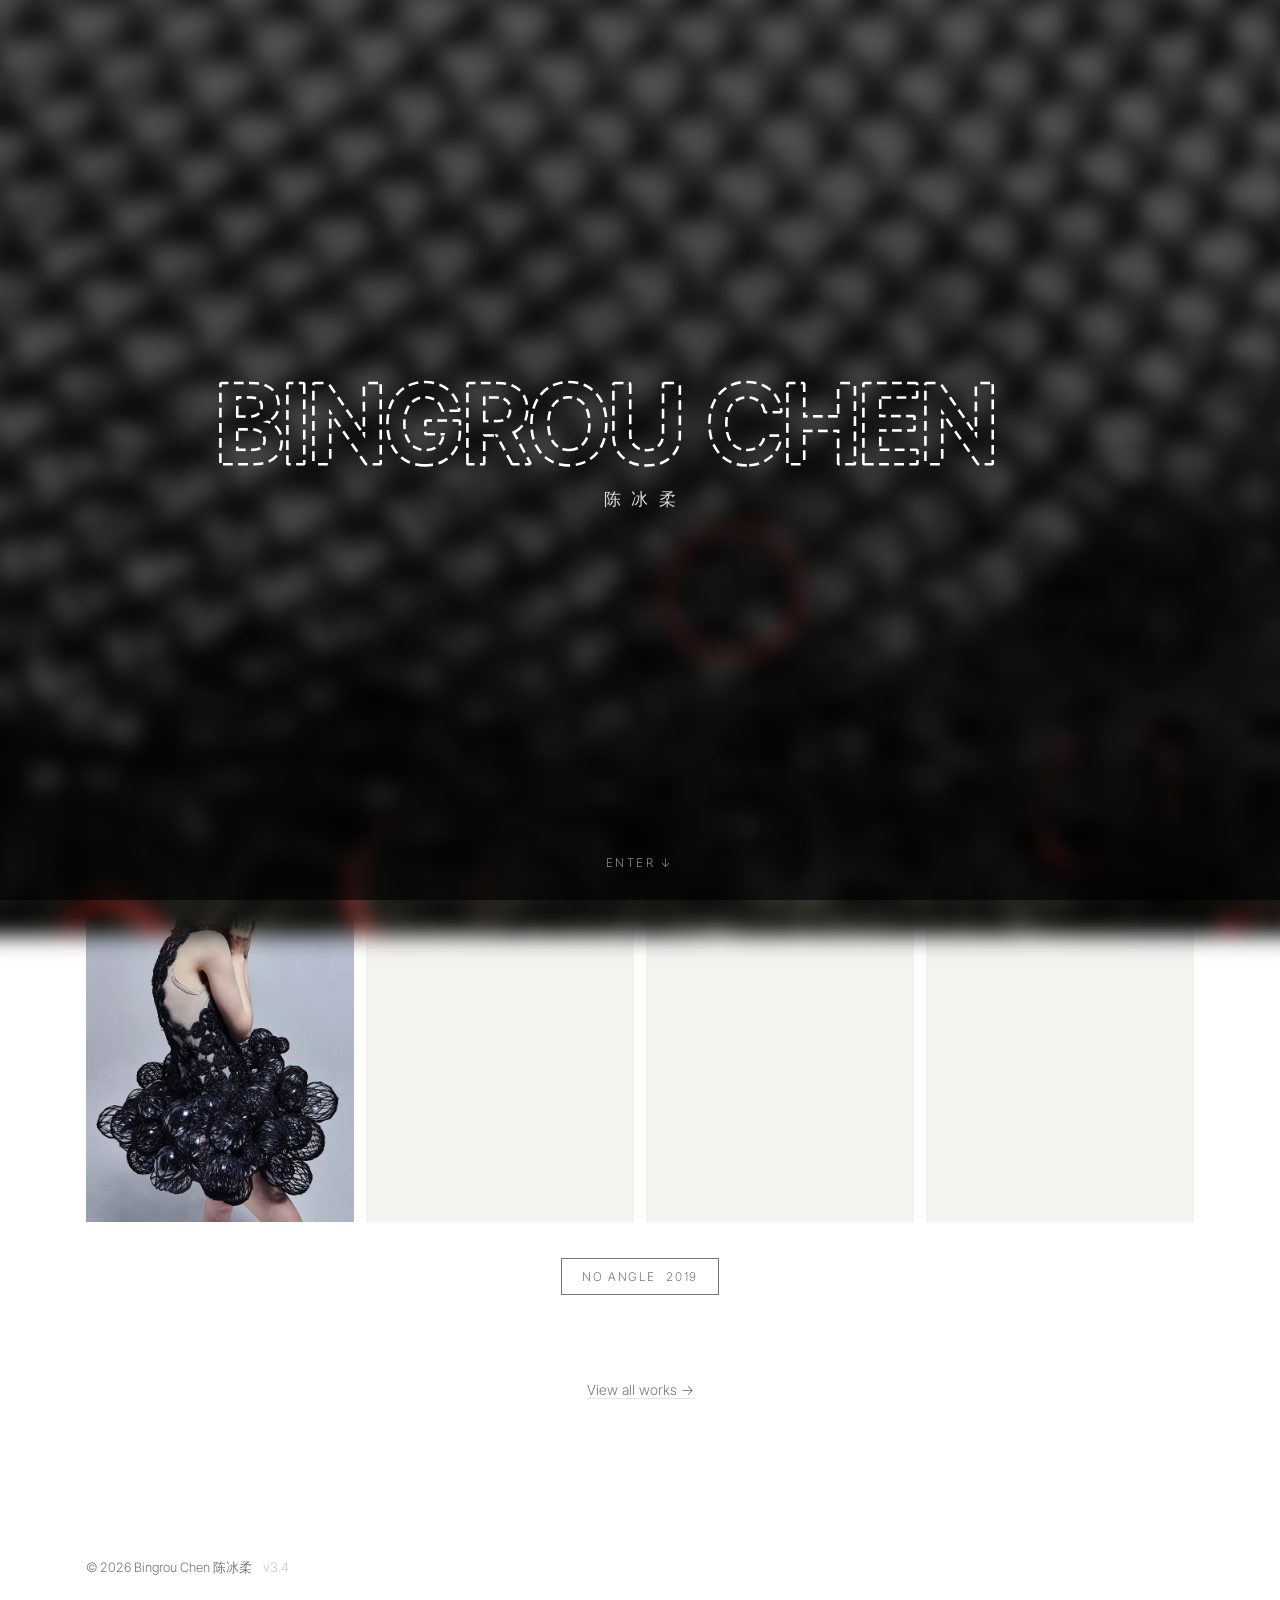
==== commit 98d1c79b: "Align the process strip with the page edges: four slots per view (v3.4) Co-Authored-By: Claude Opus " ====
--- a/index.html
+++ b/index.html
@@ -10,12 +10,12 @@
 <link rel="preconnect" href="https://fonts.gstatic.com" crossorigin>
 <link href="https://fonts.googleapis.com/css2?family=Inter+Tight:wght@300;400;600&display=swap" rel="stylesheet">
 <link rel="preload" as="image" href="images/splash.jpg">
-<link rel="stylesheet" href="assets/css/style.css?v=20261102c">
+<link rel="stylesheet" href="assets/css/style.css?v=20261102d">
 </head>
 <body data-page="home">
 <header id="site-header"></header>
 <main class="wrap" id="app"></main>
 <footer id="site-footer"></footer>
-<script src="assets/js/main.js?v=20261102c"></script>
+<script src="assets/js/main.js?v=20261102d"></script>
 </body>
 </html>
--- a/assets/css/style.css
+++ b/assets/css/style.css
@@ -398,27 +398,28 @@
 
 /* ---------- 创作过程 / Creative process ----------
    --strip-h：照片条的高度 / height of the photo strip */
-.process { --strip-h: clamp(300px, 34vw, 440px); margin: clamp(56px, 8vw, 104px) 0 clamp(40px, 6vw, 80px); }
+.process { margin: clamp(56px, 8vw, 104px) 0 clamp(40px, 6vw, 80px); }
 .process-text { display: grid; grid-template-columns: repeat(3, 1fr); column-gap: var(--col-gap); margin-bottom: clamp(20px, 3vw, 32px); }
 .process-text .prose { grid-column: 2 / span 2; font-size: 14px; line-height: 1.85; max-width: none; text-align: justify; hyphens: auto; -webkit-hyphens: auto; }
 .process-text .prose p + p { margin-top: .9em; }
 .ptrack {
-  display: flex; gap: var(--col-gap); grid-auto-flow: unset;
-  padding: 26px 16px;             /* 给放大的照片留出空间 / room for the enlarged photo */
-  margin: -26px -16px;
-  scroll-padding-left: 16px;
-}
-.pslide { flex: none; height: var(--strip-h); width: auto; scroll-snap-align: start; cursor: zoom-in;
+  --per: 4;                       /* 一屏几格 / slots per view */
+  --slot: calc((100% - (var(--per) - 1) * var(--col-gap)) / var(--per));
+  display: grid; grid-auto-flow: column; grid-auto-columns: var(--slot); gap: var(--col-gap);
+  padding: 26px 0; margin: -26px 0;   /* 上下留出放大的空间，左右与内容对齐 / vertical room for enlarging; sides stay aligned */
+}
+.pslide { aspect-ratio: 2 / 3; scroll-snap-align: start; cursor: zoom-in;
   transition: transform .45s cubic-bezier(.2,.7,.2,1), box-shadow .45s ease, opacity .35s ease; }
+.pslide.wide { grid-column: span 2; aspect-ratio: auto; }
 .pslide.missing { cursor: default; }
 /* 鼠标停在一张上：这张浮起放大，其它的变淡 / hover: this one lifts and enlarges, the others fade */
 .ptrack:hover .pslide:not(.missing) { opacity: .5; }
-.ptrack .pslide:not(.missing):hover { opacity: 1; transform: scale(1.07); z-index: 2; box-shadow: 0 18px 40px -14px rgba(30, 30, 25, .35); }
+.ptrack .pslide:not(.missing):hover { opacity: 1; transform: scale(1.06); z-index: 2; box-shadow: 0 18px 40px -14px rgba(30, 30, 25, .35); }
 .ptrack .pslide img { transition: none; }
 .process-slider .arrow { top: 50%; }
 @media (hover: none) { .ptrack:hover .pslide { opacity: 1; } }
 @media (max-width: 720px) {
-  .process { --strip-h: 300px; }
+  .ptrack { --per: 1.6; }
   .process-text { grid-template-columns: 1fr; }
   .process-text .prose { grid-column: 1; }
 }
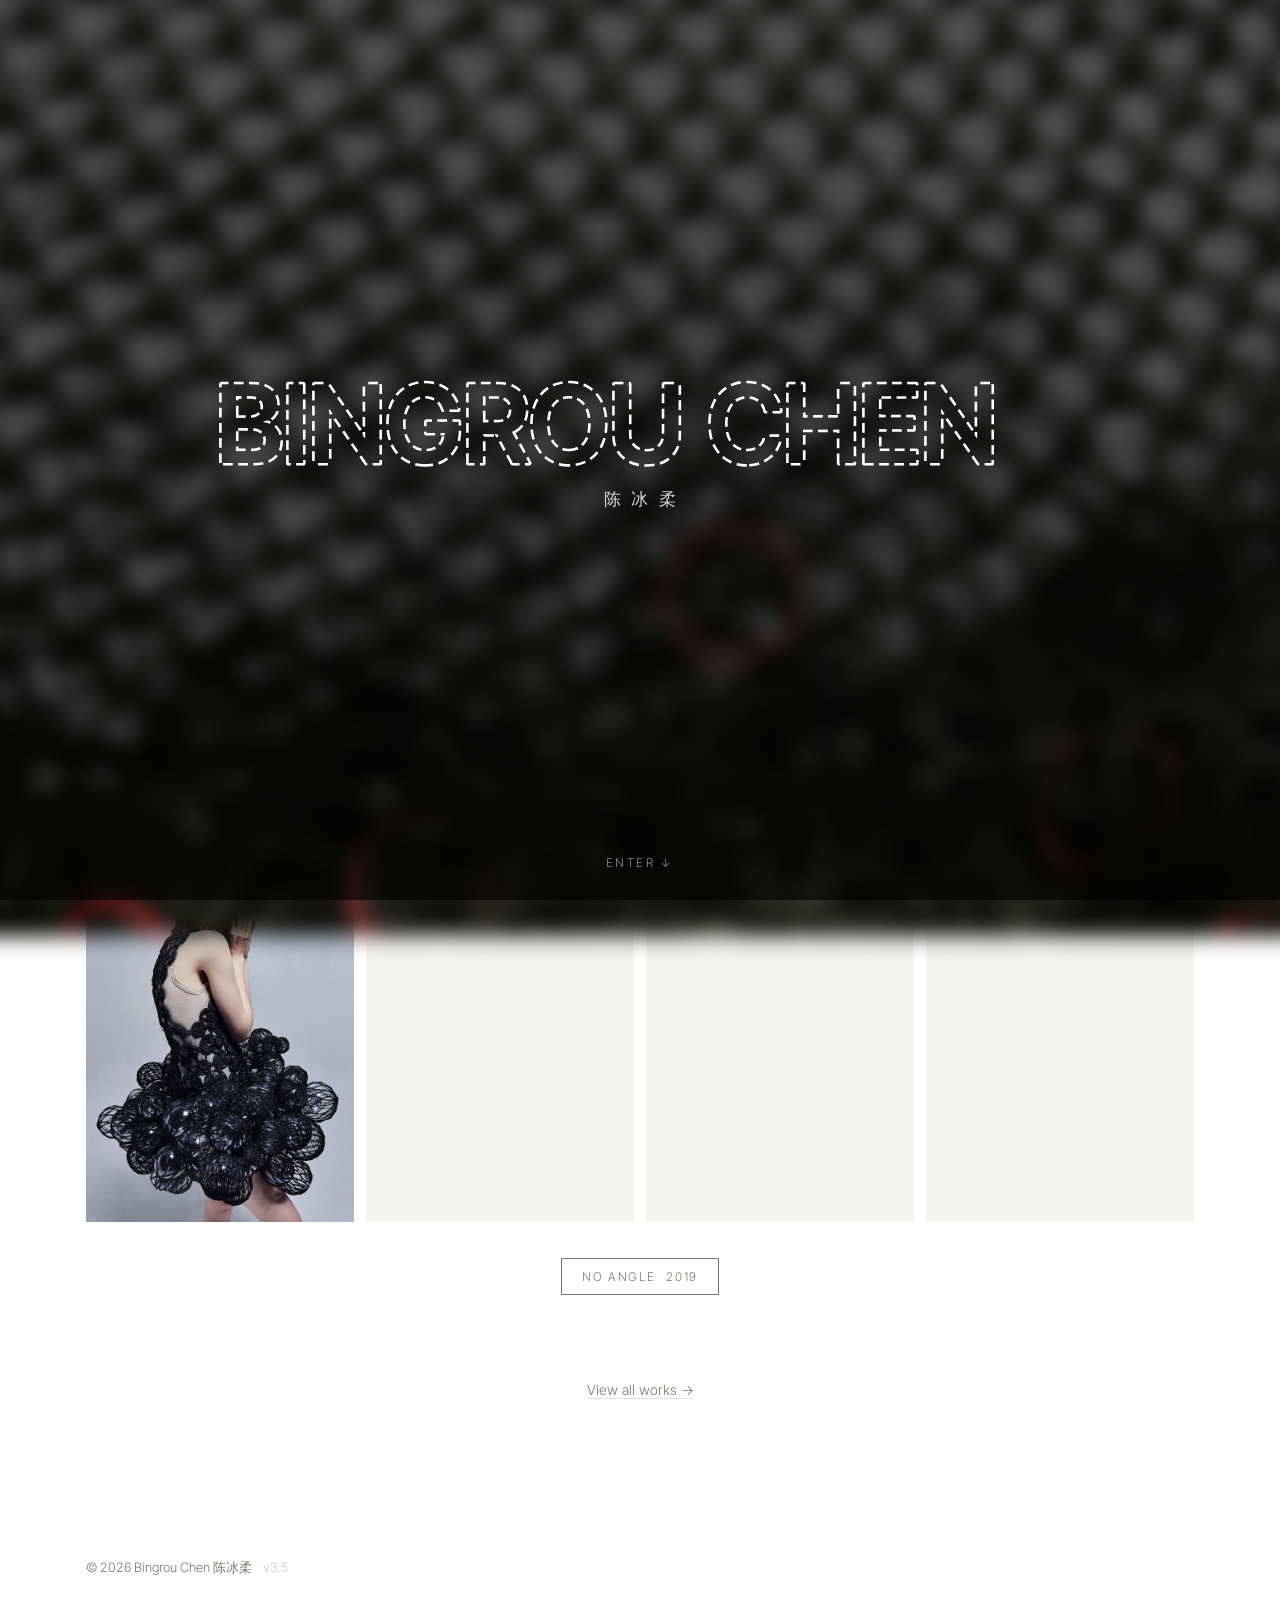
==== commit e7c972a6: "Add captions to process photos and the full-size view (v3.5) Co-Authored-By: Claude Opus 5.5 <norepl" ====
--- a/index.html
+++ b/index.html
@@ -10,12 +10,12 @@
 <link rel="preconnect" href="https://fonts.gstatic.com" crossorigin>
 <link href="https://fonts.googleapis.com/css2?family=Inter+Tight:wght@300;400;600&display=swap" rel="stylesheet">
 <link rel="preload" as="image" href="images/splash.jpg">
-<link rel="stylesheet" href="assets/css/style.css?v=20261102d">
+<link rel="stylesheet" href="assets/css/style.css?v=20261102e">
 </head>
 <body data-page="home">
 <header id="site-header"></header>
 <main class="wrap" id="app"></main>
 <footer id="site-footer"></footer>
-<script src="assets/js/main.js?v=20261102d"></script>
+<script src="assets/js/main.js?v=20261102e"></script>
 </body>
 </html>
--- a/assets/css/style.css
+++ b/assets/css/style.css
@@ -319,7 +319,7 @@
 .look-grid .zoomable:hover img, .gallery .zoomable:hover img { transform: scale(1.02); }
 
 /* ---------- 大图查看 / Lightbox ---------- */
-.lightbox { position: fixed; inset: 0; z-index: 200; background: rgba(255,255,255,.97); display: flex; align-items: center; justify-content: center; padding: clamp(16px, 4vw, 56px); cursor: zoom-out; animation: lbIn .3s ease; }
+.lightbox { position: fixed; inset: 0; z-index: 200; background: var(--bg); display: flex; align-items: center; justify-content: center; padding: clamp(16px, 4vw, 56px); cursor: zoom-out; animation: lbIn .3s ease; }
 .lightbox img { position: static; width: auto; height: auto; max-width: 100%; max-height: 100%; object-fit: contain; cursor: default; }
 .lb-close { position: absolute; top: 14px; right: 20px; font-size: 30px; line-height: 1; color: var(--ink); }
 .lb-prev, .lb-next { position: absolute; top: 50%; width: 48px; height: 72px; transform: translateY(-50%); }
@@ -405,17 +405,28 @@
 .ptrack {
   --per: 4;                       /* 一屏几格 / slots per view */
   --slot: calc((100% - (var(--per) - 1) * var(--col-gap)) / var(--per));
-  display: grid; grid-auto-flow: column; grid-auto-columns: var(--slot); gap: var(--col-gap);
+  container-type: inline-size;
+  display: grid; grid-auto-flow: column; grid-auto-columns: var(--slot); gap: var(--col-gap); align-items: start;
   padding: 26px 0; margin: -26px 0;   /* 上下留出放大的空间，左右与内容对齐 / vertical room for enlarging; sides stay aligned */
 }
-.pslide { aspect-ratio: 2 / 3; scroll-snap-align: start; cursor: zoom-in;
-  transition: transform .45s cubic-bezier(.2,.7,.2,1), box-shadow .45s ease, opacity .35s ease; }
-.pslide.wide { grid-column: span 2; aspect-ratio: auto; }
+.pcell { margin: 0; scroll-snap-align: start; transition: opacity .35s ease; }
+.pcell.wide { grid-column: span 2; }
+/* 每格高度一样（竖版 2:3 的高度）/ every slot has the same height (that of a 2:3 portrait) */
+.pslide { height: calc((100cqw - (var(--per) - 1) * var(--col-gap)) / var(--per) * 1.5); cursor: zoom-in;
+  transition: transform .45s cubic-bezier(.2,.7,.2,1), box-shadow .45s ease; }
 .pslide.missing { cursor: default; }
+.pcell figcaption { margin-top: 10px; font-size: 12px; line-height: 1.55; color: var(--ink); opacity: .8; }
 /* 鼠标停在一张上：这张浮起放大，其它的变淡 / hover: this one lifts and enlarges, the others fade */
-.ptrack:hover .pslide:not(.missing) { opacity: .5; }
-.ptrack .pslide:not(.missing):hover { opacity: 1; transform: scale(1.06); z-index: 2; box-shadow: 0 18px 40px -14px rgba(30, 30, 25, .35); }
+.ptrack:hover .pcell { opacity: .5; }
+.ptrack .pcell:hover { opacity: 1; }
+.ptrack .pslide:not(.missing):hover { transform: scale(1.06); z-index: 2; position: relative; box-shadow: 0 18px 40px -14px rgba(30, 30, 25, .35); }
 .ptrack .pslide img { transition: none; }
+@media (hover: none) { .ptrack:hover .pcell { opacity: 1; } }
+/* 大图下的说明 / caption under the full-size image */
+.lb-fig { margin: 0; display: flex; flex-direction: column; align-items: center; max-width: 100%; max-height: 100%; }
+.lb-fig img { max-height: calc(100vh - 120px); }
+.lb-cap { margin-top: 12px; font-size: 13px; color: var(--ink); text-align: center; max-width: 640px; cursor: default; }
+.lb-cap:empty { display: none; }
 .process-slider .arrow { top: 50%; }
 @media (hover: none) { .ptrack:hover .pslide { opacity: 1; } }
 @media (max-width: 720px) {
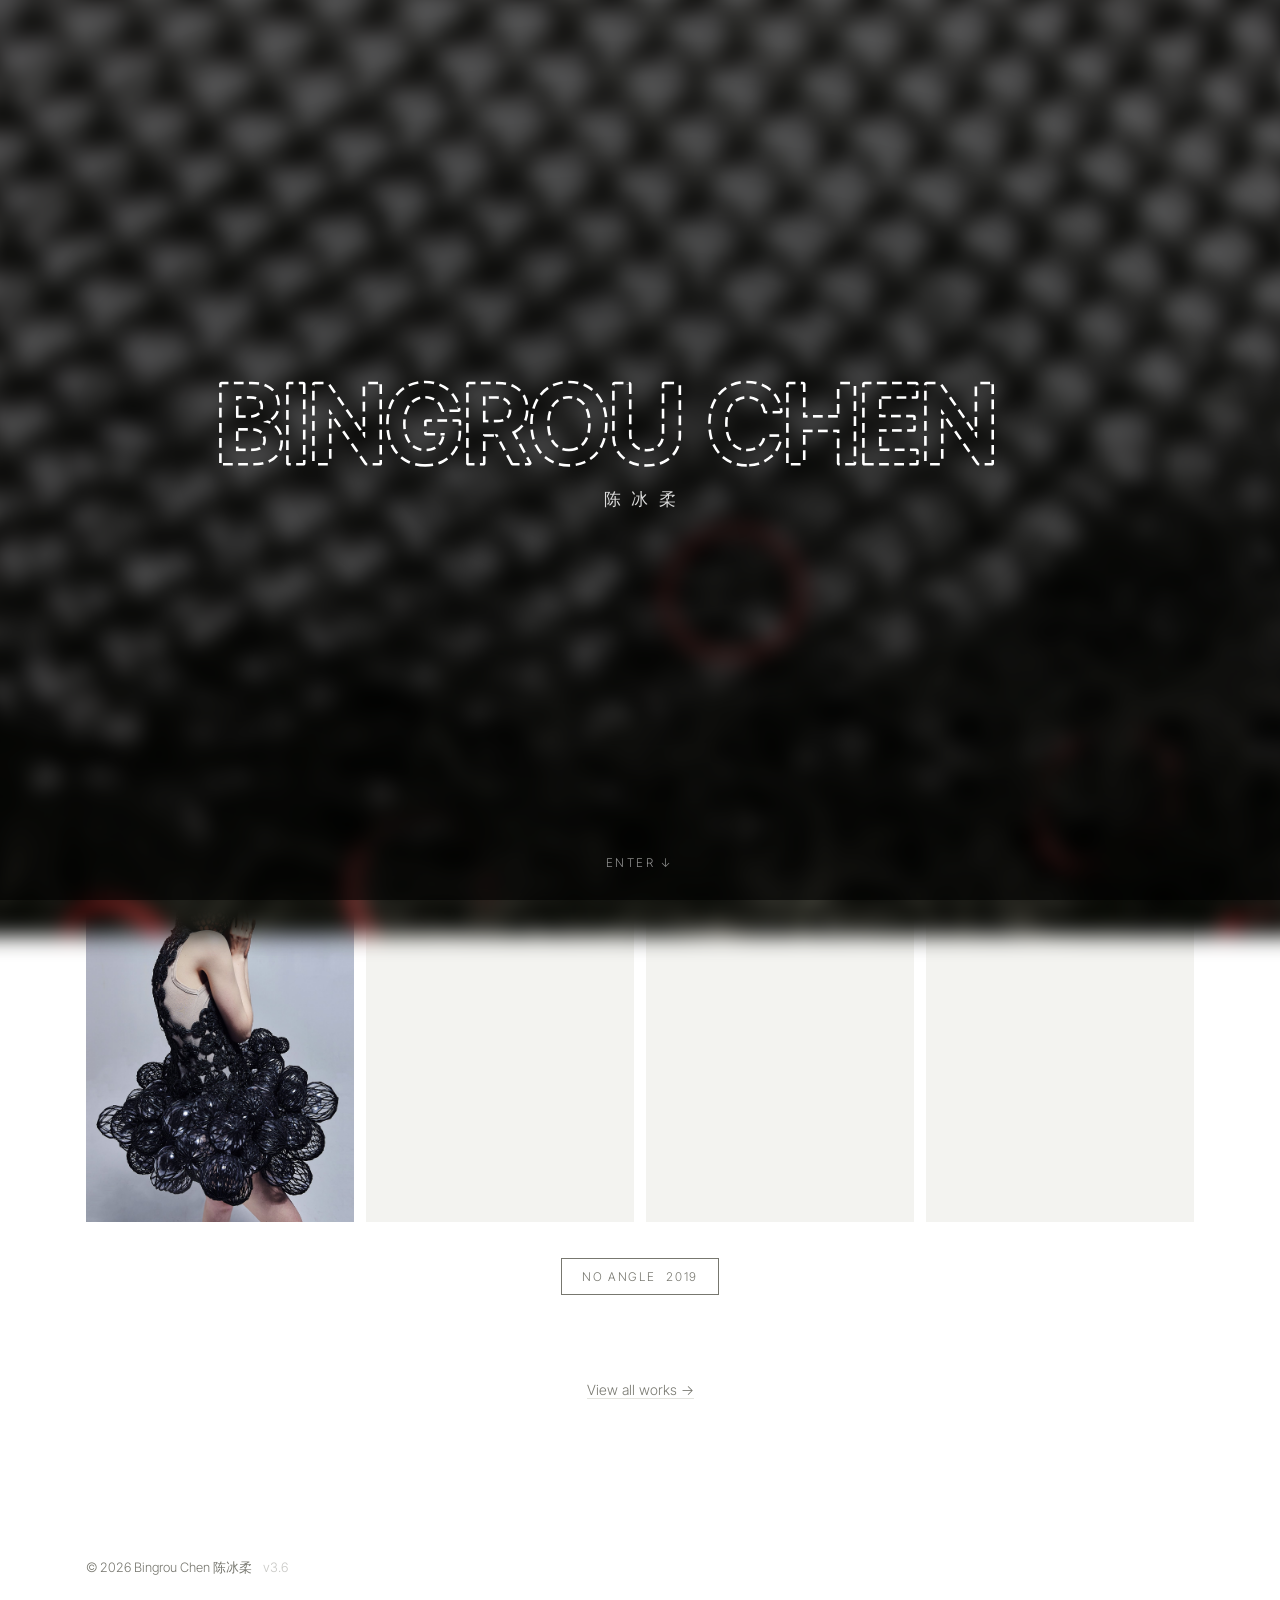
==== commit 8e611a3a: "Process captions appear on hover and sit right of the full-size image (v3.6) Co-Authored-By: Claude " ====
--- a/index.html
+++ b/index.html
@@ -10,12 +10,12 @@
 <link rel="preconnect" href="https://fonts.gstatic.com" crossorigin>
 <link href="https://fonts.googleapis.com/css2?family=Inter+Tight:wght@300;400;600&display=swap" rel="stylesheet">
 <link rel="preload" as="image" href="images/splash.jpg">
-<link rel="stylesheet" href="assets/css/style.css?v=20261102e">
+<link rel="stylesheet" href="assets/css/style.css?v=20261102f">
 </head>
 <body data-page="home">
 <header id="site-header"></header>
 <main class="wrap" id="app"></main>
 <footer id="site-footer"></footer>
-<script src="assets/js/main.js?v=20261102e"></script>
+<script src="assets/js/main.js?v=20261102f"></script>
 </body>
 </html>
--- a/assets/css/style.css
+++ b/assets/css/style.css
@@ -415,7 +415,16 @@
 .pslide { height: calc((100cqw - (var(--per) - 1) * var(--col-gap)) / var(--per) * 1.5); cursor: zoom-in;
   transition: transform .45s cubic-bezier(.2,.7,.2,1), box-shadow .45s ease; }
 .pslide.missing { cursor: default; }
-.pcell figcaption { margin-top: 10px; font-size: 12px; line-height: 1.55; color: var(--ink); opacity: .8; }
+/* 图注：平时隐藏，鼠标移到照片上才浮现；和照片的距离 = 照片之间的距离
+   Caption: hidden until the photo is hovered; its distance from the photo = the gap between photos */
+.pcell { --ph-h: calc((100cqw - (var(--per) - 1) * var(--col-gap)) / var(--per) * 1.5); }
+.pcell figcaption {
+  margin-top: var(--col-gap); font-size: 12px; line-height: 1.55; color: var(--ink);
+  opacity: 0; transform: translateY(-4px); transition: opacity .35s ease, transform .45s cubic-bezier(.2,.7,.2,1);
+}
+/* 照片放大 6% 时底边下移 3%，图注跟着下移，间距保持不变 / the enlarged photo's bottom moves down 3%, so the caption follows to keep the gap */
+.ptrack .pcell:hover figcaption { opacity: .85; transform: translateY(calc(var(--ph-h) * .03)); }
+@media (hover: none) { .pcell figcaption { opacity: .85; transform: none; } }
 /* 鼠标停在一张上：这张浮起放大，其它的变淡 / hover: this one lifts and enlarges, the others fade */
 .ptrack:hover .pcell { opacity: .5; }
 .ptrack .pcell:hover { opacity: 1; }
@@ -424,8 +433,17 @@
 @media (hover: none) { .ptrack:hover .pcell { opacity: 1; } }
 /* 大图下的说明 / caption under the full-size image */
 .lb-fig { margin: 0; display: flex; flex-direction: column; align-items: center; max-width: 100%; max-height: 100%; }
-.lb-fig img { max-height: calc(100vh - 120px); }
-.lb-cap { margin-top: 12px; font-size: 13px; color: var(--ink); text-align: center; max-width: 640px; cursor: default; }
+.lb-fig img { max-height: calc(100vh - 80px); }
+.lb-cap { font-size: 13px; line-height: 1.7; color: var(--ink); cursor: default; }
+/* 有图注时：图片在左，文字在右，底部对齐 / with a caption: image left, text right, bottoms aligned */
+.lb-fig.has-cap { flex-direction: row; align-items: flex-end; gap: clamp(20px, 2.4vw, 36px); }
+.lb-fig.has-cap img { max-width: calc(100vw - 2 * clamp(16px, 4vw, 56px) - 300px); }
+.lb-fig.has-cap .lb-cap { width: 240px; flex: none; text-align: left; padding-bottom: 4px; }
+@media (max-width: 720px) {
+  .lb-fig.has-cap { flex-direction: column; align-items: center; }
+  .lb-fig.has-cap img { max-width: 100%; max-height: calc(100vh - 160px); }
+  .lb-fig.has-cap .lb-cap { width: auto; text-align: center; }
+}
 .lb-cap:empty { display: none; }
 .process-slider .arrow { top: 50%; }
 @media (hover: none) { .ptrack:hover .pslide { opacity: 1; } }
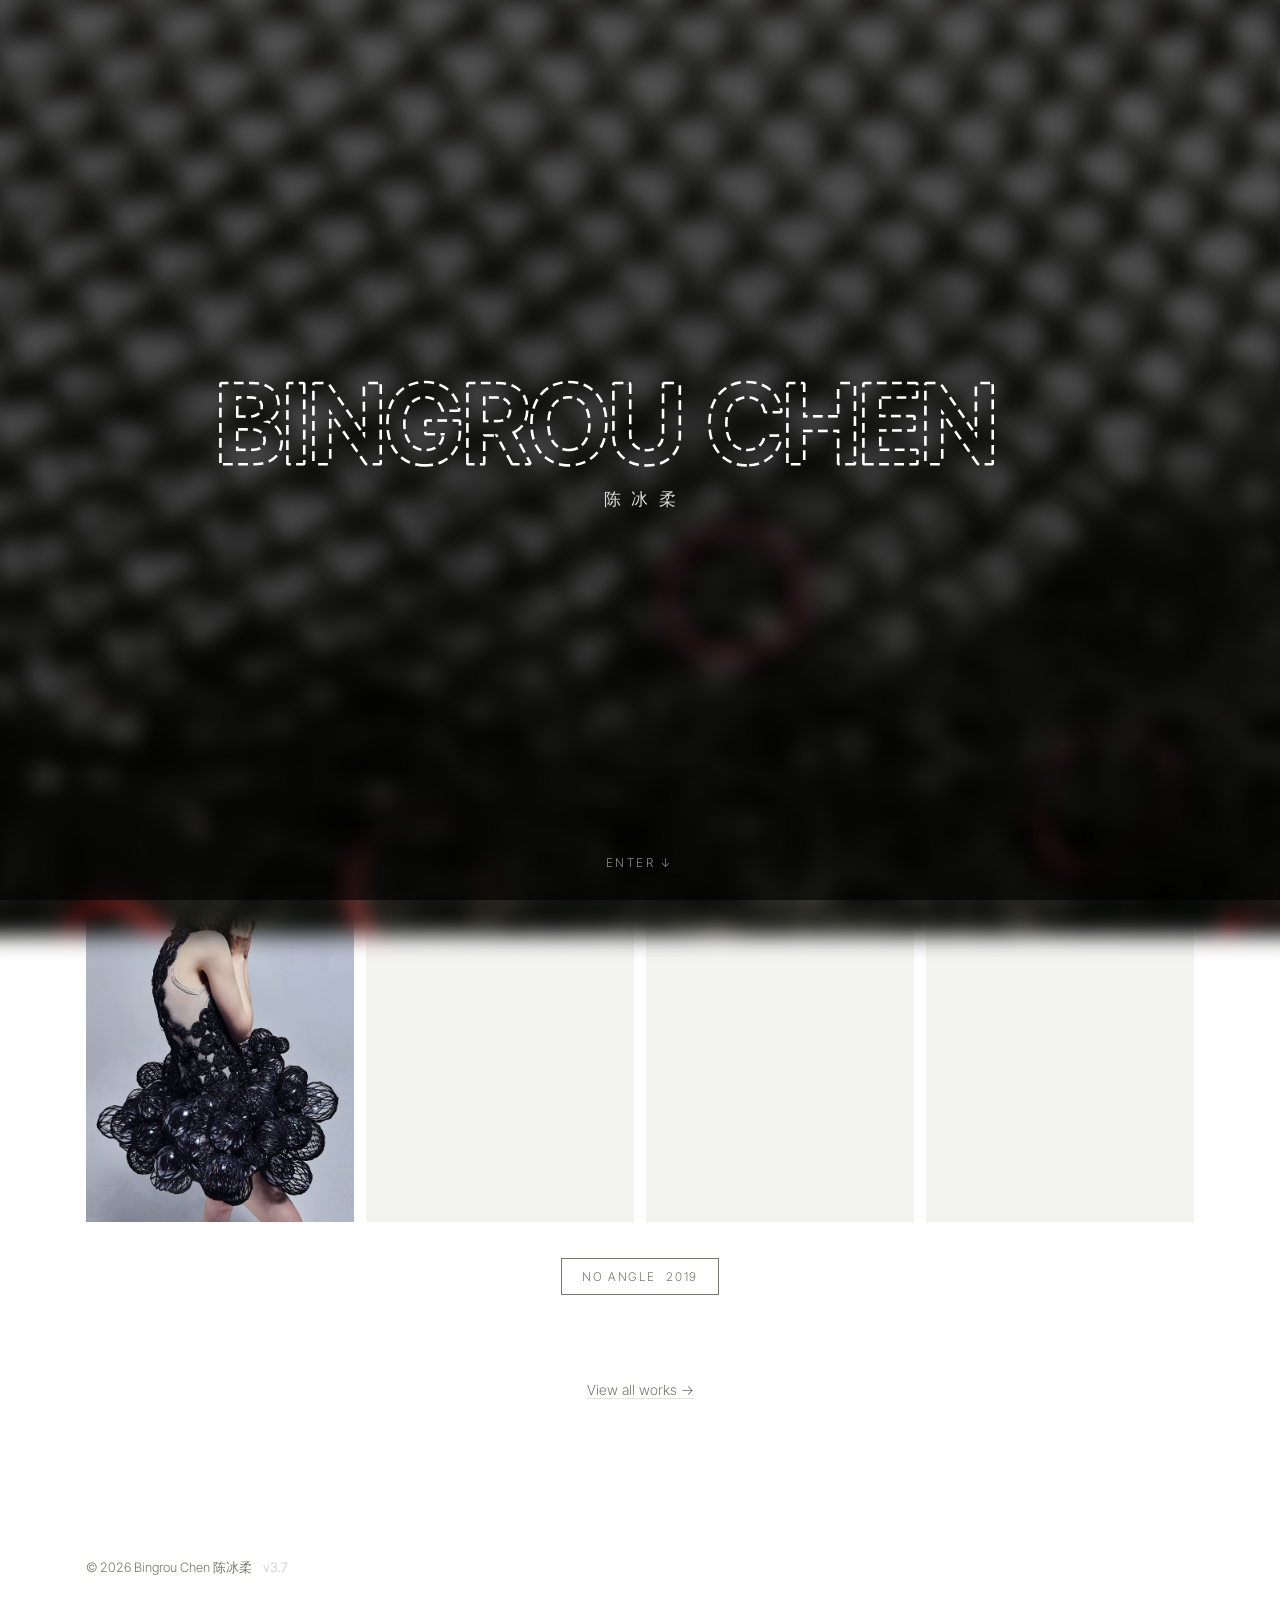
==== commit d3dae330: "Add configurable sections (shows, exhibitions, competitions) with text, videos and photo strips (v3." ====
--- a/index.html
+++ b/index.html
@@ -10,12 +10,12 @@
 <link rel="preconnect" href="https://fonts.gstatic.com" crossorigin>
 <link href="https://fonts.googleapis.com/css2?family=Inter+Tight:wght@300;400;600&display=swap" rel="stylesheet">
 <link rel="preload" as="image" href="images/splash.jpg">
-<link rel="stylesheet" href="assets/css/style.css?v=20261102f">
+<link rel="stylesheet" href="assets/css/style.css?v=20261102g">
 </head>
 <body data-page="home">
 <header id="site-header"></header>
 <main class="wrap" id="app"></main>
 <footer id="site-footer"></footer>
-<script src="assets/js/main.js?v=20261102f"></script>
+<script src="assets/js/main.js?v=20261102g"></script>
 </body>
 </html>
--- a/assets/css/style.css
+++ b/assets/css/style.css
@@ -452,3 +452,12 @@
   .process-text { grid-template-columns: 1fr; }
   .process-text .prose { grid-column: 1; }
 }
+
+/* ---------- 更多板块 / More sections ---------- */
+.process.extra { margin-top: clamp(64px, 9vw, 120px); }
+.process + .process { margin-top: clamp(64px, 9vw, 120px); }
+.videos { display: grid; gap: var(--col-gap); margin-bottom: clamp(28px, 4vw, 44px); }
+.videos.two { grid-template-columns: repeat(2, 1fr); }
+.videos .video { margin: 0; }
+.video video { position: absolute; inset: 0; width: 100%; height: 100%; background: #000; }
+@media (max-width: 720px) { .videos.two { grid-template-columns: 1fr; } }
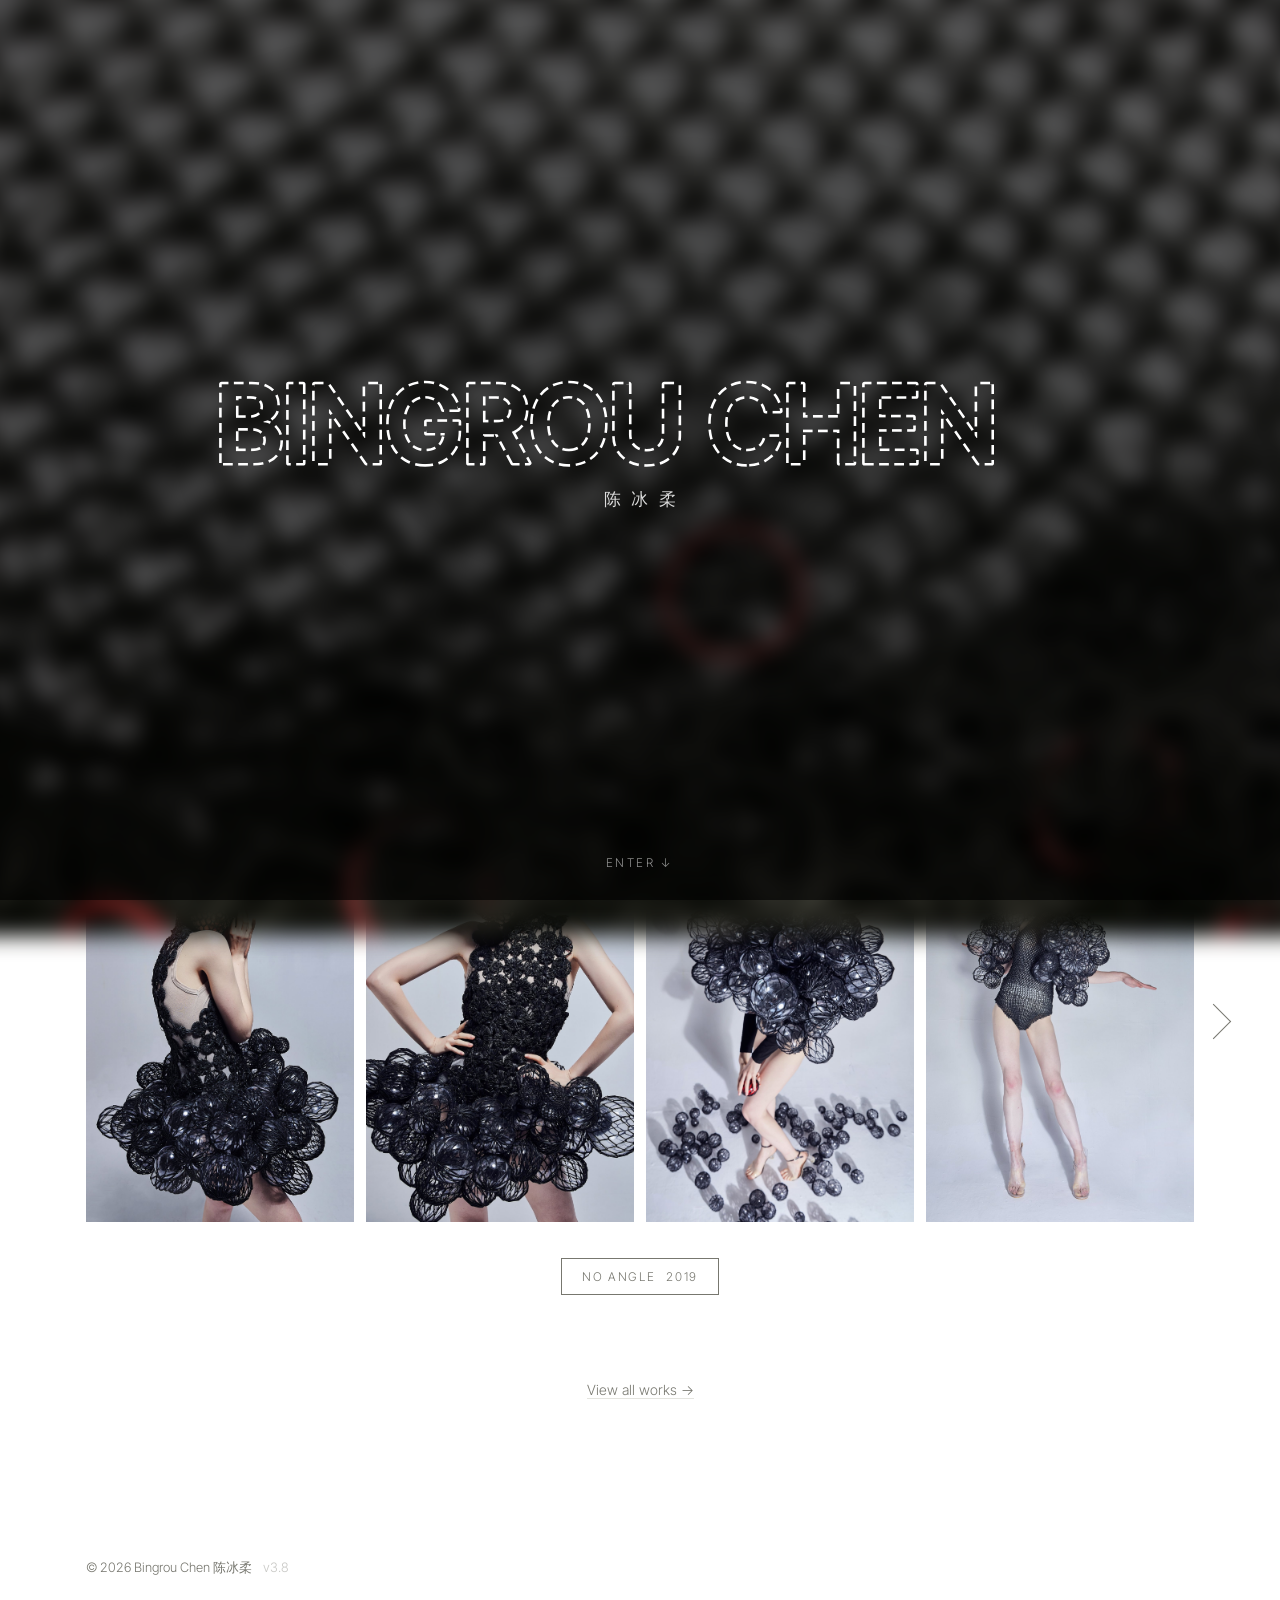
==== commit fbab492d: "Home carousel shows the cover plus the first photo of each look (v3.8) Co-Authored-By: Claude Opus 5" ====
--- a/index.html
+++ b/index.html
@@ -10,12 +10,12 @@
 <link rel="preconnect" href="https://fonts.gstatic.com" crossorigin>
 <link href="https://fonts.googleapis.com/css2?family=Inter+Tight:wght@300;400;600&display=swap" rel="stylesheet">
 <link rel="preload" as="image" href="images/splash.jpg">
-<link rel="stylesheet" href="assets/css/style.css?v=20261102g">
+<link rel="stylesheet" href="assets/css/style.css?v=20261102h">
 </head>
 <body data-page="home">
 <header id="site-header"></header>
 <main class="wrap" id="app"></main>
 <footer id="site-footer"></footer>
-<script src="assets/js/main.js?v=20261102g"></script>
+<script src="assets/js/main.js?v=20261102h"></script>
 </body>
 </html>
